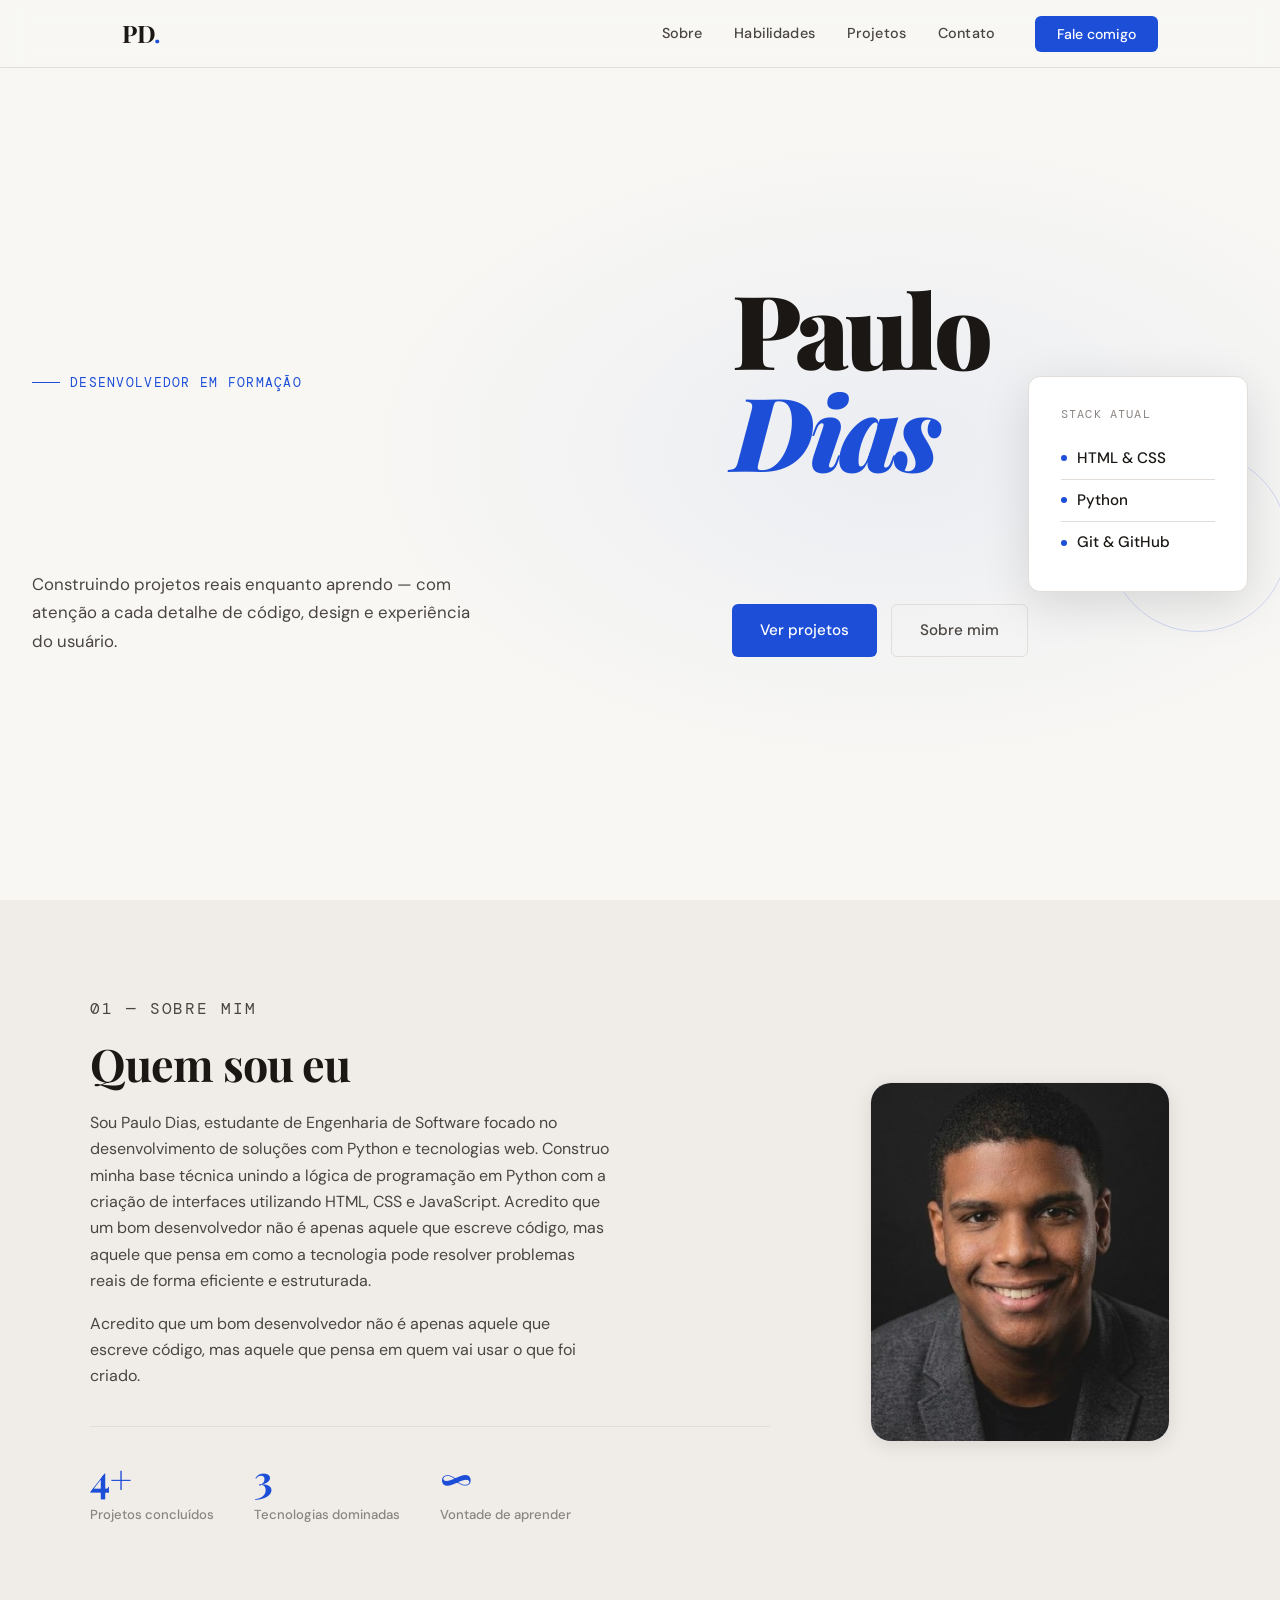
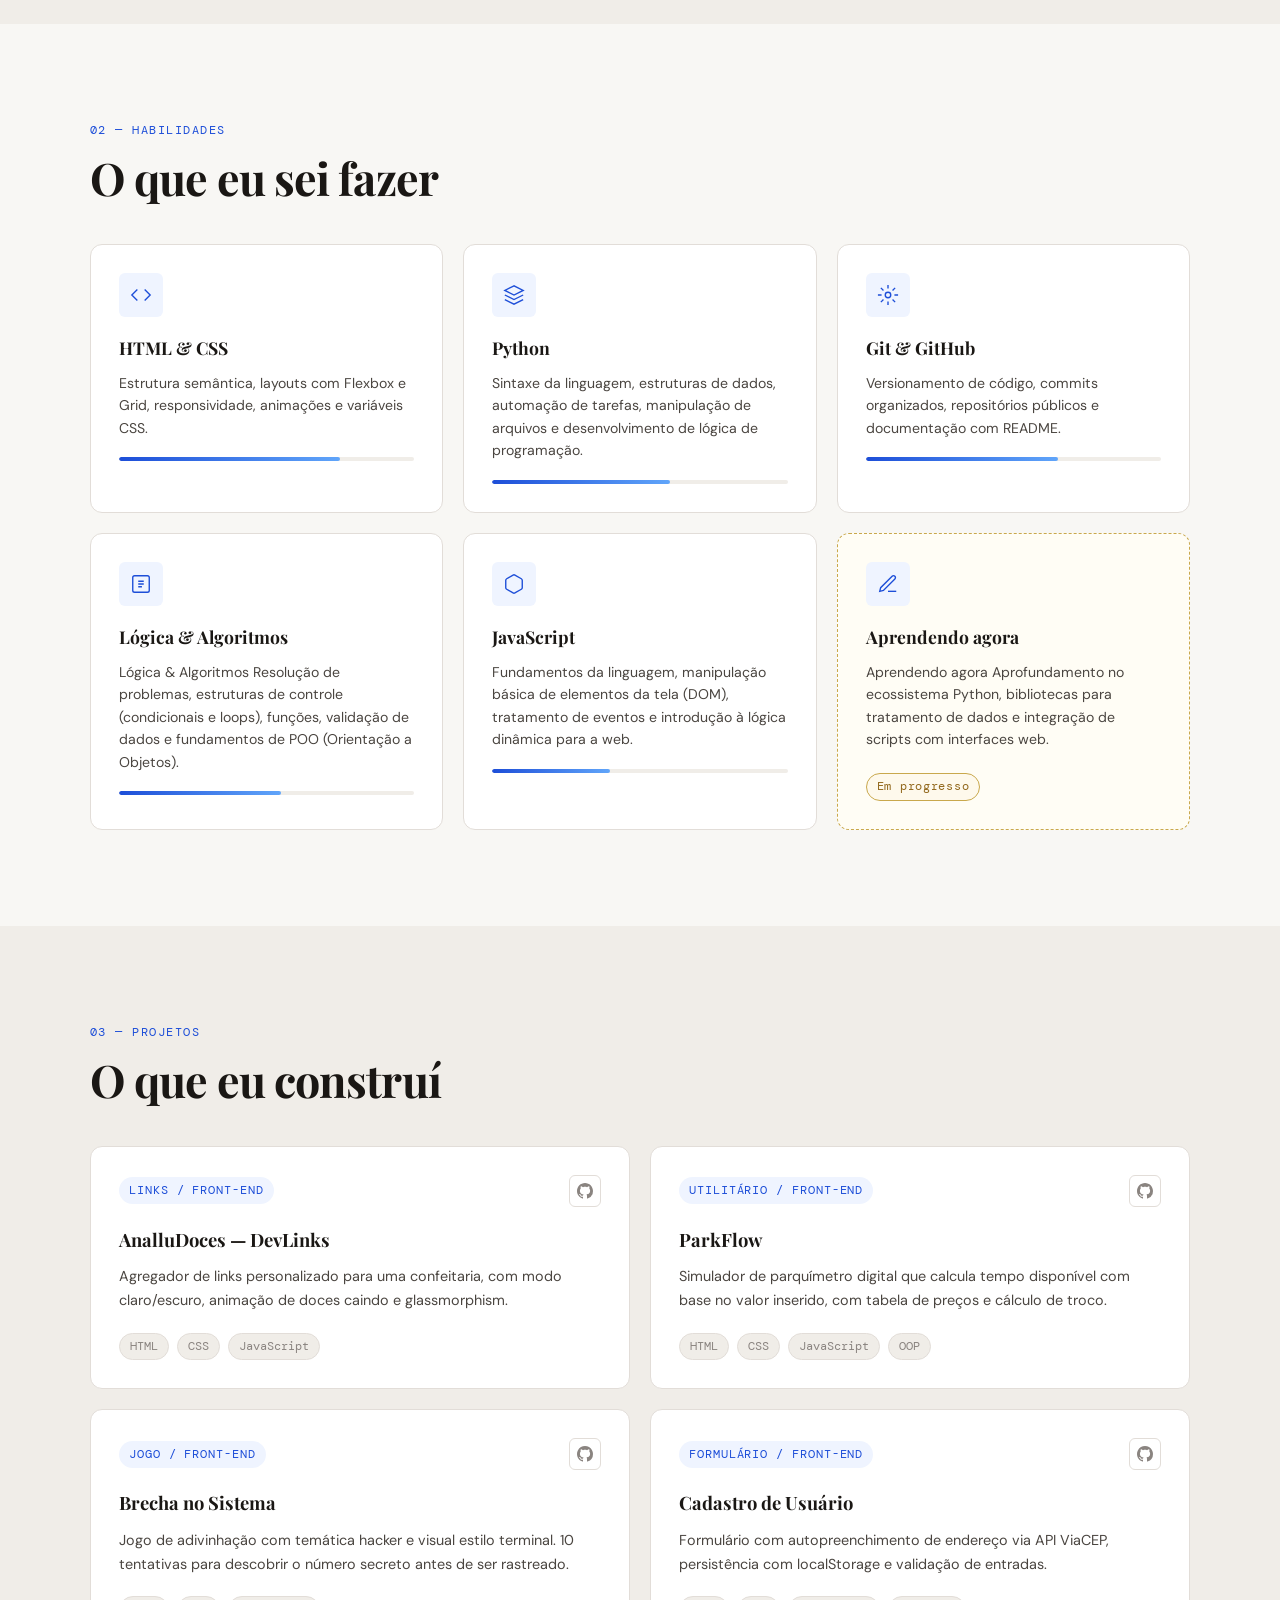
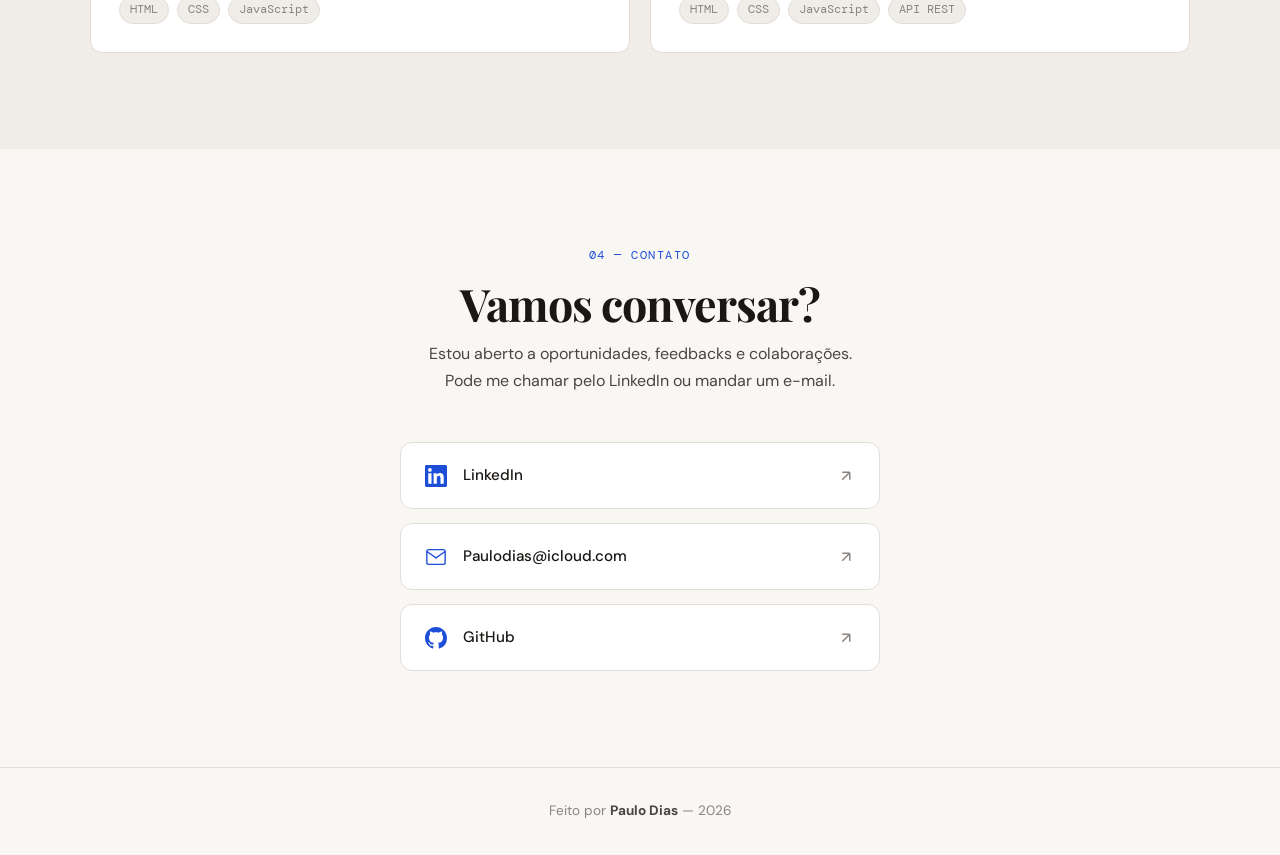
==== index.html @ e05498ad "Ajustando caminho da imagem de perfil" ====
<!DOCTYPE html>
<html lang="pt-br">

<head>
  <meta charset="UTF-8" />
  <meta name="viewport" content="width=device-width, initial-scale=1.0" />
  <title>Paulo Dias — Desenvolvedor</title>
  <link rel="preconnect" href="https://fonts.googleapis.com" />
  <link rel="preconnect" href="https://fonts.gstatic.com" crossorigin />
  <link
    href="https://fonts.googleapis.com/css2?family=Playfair+Display:wght@700;900&family=DM+Sans:wght@300;400;500&family=DM+Mono&display=swap"
    rel="stylesheet" />
  <link rel="stylesheet" href="style.css" />
</head>

<body>

  <!-- NAV -->
  <nav id="navbar">
    <div class="nav-inner">
      <span class="nav-logo">PD<span class="dot">.</span></span>
      <ul class="nav-links">
        <li><a href="#sobre">Sobre</a></li>
        <li><a href="#habilidades">Habilidades</a></li>
        <li><a href="#projetos">Projetos</a></li>
        <li><a href="#contato">Contato</a></li>
      </ul>
      <button class="nav-cta" onclick="document.getElementById('contato').scrollIntoView({behavior:'smooth'})">
        Fale comigo
      </button>
    </div>
  </nav>

  <!-- HERO -->
  <section id="hero">
    <div class="hero-content">
      <p class="hero-tag">Desenvolvedor em formação</p>
      <h1 class="hero-title">
        Paulo<br /><em>Dias</em>
      </h1>
      <p class="hero-sub">
        Construindo projetos reais enquanto aprendo — com atenção
        a cada detalhe de código, design e experiência do usuário.
      </p>
      <div class="hero-actions">
        <a href="#projetos" class="btn-primary">Ver projetos</a>
        <a href="#sobre" class="btn-ghost">Sobre mim</a>
      </div>
    </div>
    <div class="hero-deco">
      <div class="deco-card">
        <span class="deco-label">Stack atual</span>
        <ul class="deco-stack">
          <li>HTML &amp; CSS</li>
          <li>Python</li>
          <li>Git &amp; GitHub</li>
        </ul>
      </div>
      <div class="deco-ring"></div>
    </div>
  </section>

  <!-- SOBRE -->
  <section id="sobre">
    <div class="section-inner two-col">
      <div class="sobre-text">
        <p class="section-label">01 — Sobre mim</p>
        <h2>Quem sou eu</h2>
        <p>
          Sou Paulo Dias, estudante de Engenharia de Software focado no desenvolvimento de soluções com Python e
          tecnologias web. Construo minha base técnica unindo a lógica de programação em Python com a criação de
          interfaces utilizando HTML, CSS e JavaScript.

          Acredito que um bom desenvolvedor não é apenas aquele que escreve código, mas aquele que pensa em como a
          tecnologia pode resolver problemas reais de forma eficiente e estruturada.
        </p>
        <p>
          Acredito que um bom desenvolvedor não é apenas aquele que escreve código, mas aquele que
          pensa em quem vai usar o que foi criado.
        </p>
        <div class="sobre-stats">
          <div class="stat">
            <span class="stat-num">4+</span>
            <span class="stat-desc">Projetos concluídos</span>
          </div>
          <div class="stat">
            <span class="stat-num">3</span>
            <span class="stat-desc">Tecnologias dominadas</span>
          </div>
          <div class="stat">
            <span class="stat-num">∞</span>
            <span class="stat-desc">Vontade de aprender</span>
          </div>
        </div>
      </div>
      <div class="sobre-img-wrap">
        <div class="sobre-img-placeholder">
          <img src="assets/Foto_perfil.jpg" alt="Foto de Paulo Dias">
        </div>
      </div>
    </div>
  </section>

  <!-- HABILIDADES -->
  <section id="habilidades">
    <div class="section-inner">
      <p class="section-label">02 — Habilidades</p>
      <h2>O que eu sei fazer</h2>
      <div class="skills-grid">

        <div class="skill-card">
          <div class="skill-icon">
            <svg viewBox="0 0 24 24" fill="none" stroke="currentColor" stroke-width="1.5">
              <polyline points="16 18 22 12 16 6" />
              <polyline points="8 6 2 12 8 18" />
            </svg>
          </div>
          <h3>HTML &amp; CSS</h3>
          <p>Estrutura semântica, layouts com Flexbox e Grid, responsividade, animações e variáveis CSS.</p>
          <div class="skill-bar">
            <div class="skill-fill" style="--fill: 75%"></div>
          </div>
        </div>

        <div class="skill-card">
          <div class="skill-icon">
            <svg viewBox="0 0 24 24" fill="none" stroke="currentColor" stroke-width="1.5">
              <path d="M12 2L2 7l10 5 10-5-10-5z" />
              <path d="M2 17l10 5 10-5" />
              <path d="M2 12l10 5 10-5" />
            </svg>
          </div>
          <h3>Python</h3>
          <p>Sintaxe da linguagem, estruturas de dados, automação de tarefas, manipulação de arquivos e desenvolvimento
            de lógica de programação.</p>
          <div class="skill-bar">
            <div class="skill-fill" style="--fill: 60%"></div>
          </div>
        </div>

        <div class="skill-card">
          <div class="skill-icon">
            <svg viewBox="0 0 24 24" fill="none" stroke="currentColor" stroke-width="1.5">
              <circle cx="12" cy="12" r="3" />
              <path
                d="M12 1v4M12 19v4M4.22 4.22l2.83 2.83M16.95 16.95l2.83 2.83M1 12h4M19 12h4M4.22 19.78l2.83-2.83M16.95 7.05l2.83-2.83" />
            </svg>
          </div>
          <h3>Git &amp; GitHub</h3>
          <p>Versionamento de código, commits organizados, repositórios públicos e documentação com README.</p>
          <div class="skill-bar">
            <div class="skill-fill" style="--fill: 65%"></div>
          </div>
        </div>

        <div class="skill-card">
          <div class="skill-icon">
            <svg viewBox="0 0 24 24" fill="none" stroke="currentColor" stroke-width="1.5">
              <rect x="3" y="3" width="18" height="18" rx="2" />
              <path d="M9 9h6M9 12h6M9 15h4" />
            </svg>
          </div>
          <h3>Lógica &amp; Algoritmos</h3>
          <p>Lógica & Algoritmos

            Resolução de problemas, estruturas de controle (condicionais e loops), funções, validação de dados e
            fundamentos de POO (Orientação a Objetos).</p>
          <div class="skill-bar">
            <div class="skill-fill" style="--fill: 55%"></div>
          </div>
        </div>

        <div class="skill-card">
          <div class="skill-icon">
            <svg viewBox="0 0 24 24" fill="none" stroke="currentColor" stroke-width="1.5">
              <path
                d="M21 16V8a2 2 0 0 0-1-1.73l-7-4a2 2 0 0 0-2 0l-7 4A2 2 0 0 0 3 8v8a2 2 0 0 0 1 1.73l7 4a2 2 0 0 0 2 0l7-4A2 2 0 0 0 21 16z" />
            </svg>
          </div>
          <h3>JavaScript</h3>
          <p>Fundamentos da linguagem, manipulação básica de elementos da tela (DOM), tratamento de eventos e introdução
            à lógica dinâmica para a web.</p>
          <div class="skill-bar">
            <div class="skill-fill" style="--fill: 40%"></div>
          </div>
        </div>

        <div class="skill-card skill-card--learning">
          <div class="skill-icon">
            <svg viewBox="0 0 24 24" fill="none" stroke="currentColor" stroke-width="1.5">
              <path d="M12 20h9" />
              <path d="M16.5 3.5a2.121 2.121 0 0 1 3 3L7 19l-4 1 1-4L16.5 3.5z" />
            </svg>
          </div>
          <h3>Aprendendo agora</h3>
          <p>Aprendendo agora

            Aprofundamento no ecossistema Python, bibliotecas para tratamento de dados e integração de scripts com
            interfaces web.</p>
          <span class="badge-learning">Em progresso</span>
        </div>

      </div>
    </div>
  </section>

  <!-- PROJETOS -->
  <section id="projetos">
    <div class="section-inner">
      <p class="section-label">03 — Projetos</p>
      <h2>O que eu construí</h2>
      <div class="projects-grid">

        <div class="project-card">
          <div class="project-top">
            <span class="project-tag">Links / Front-end</span>
            <div class="project-links">
              <a href="https://github.com/Bdiaszzz/Projeto-Anallu" target="_blank" title="Ver no GitHub">
                <svg viewBox="0 0 24 24" fill="currentColor">
                  <path
                    d="M12 0C5.37 0 0 5.37 0 12c0 5.31 3.435 9.795 8.205 11.385.6.105.825-.255.825-.57 0-.285-.015-1.23-.015-2.235-3.015.555-3.795-.735-4.035-1.41-.135-.345-.72-1.41-1.23-1.695-.42-.225-1.02-.78-.015-.795.945-.015 1.62.87 1.845 1.23 1.08 1.815 2.805 1.305 3.495.99.105-.78.42-1.305.765-1.605-2.67-.3-5.46-1.335-5.46-5.925 0-1.305.465-2.385 1.23-3.225-.12-.3-.54-1.53.12-3.18 0 0 1.005-.315 3.3 1.23.96-.27 1.98-.405 3-.405s2.04.135 3 .405c2.295-1.56 3.3-1.23 3.3-1.23.66 1.65.24 2.88.12 3.18.765.84 1.23 1.905 1.23 3.225 0 4.605-2.805 5.625-5.475 5.925.435.375.81 1.095.81 2.22 0 1.605-.015 2.895-.015 3.3 0 .315.225.69.825.57A12.02 12.02 0 0 0 24 12c0-6.63-5.37-12-12-12z" />
                </svg>
              </a>
            </div>
          </div>
          <h3>AnalluDoces — DevLinks</h3>
          <p>Agregador de links personalizado para uma confeitaria, com modo claro/escuro, animação de doces caindo e
            glassmorphism.</p>
          <div class="project-techs">
            <span>HTML</span><span>CSS</span><span>JavaScript</span>
          </div>
        </div>

        <div class="project-card">
          <div class="project-top">
            <span class="project-tag">Utilitário / Front-end</span>
            <div class="project-links">
              <a href="https://github.com/Bdiaszzz/POO" target="_blank">
                <svg viewBox="0 0 24 24" fill="currentColor">
                  <path
                    d="M12 0C5.37 0 0 5.37 0 12c0 5.31 3.435 9.795 8.205 11.385.6.105.825-.255.825-.57 0-.285-.015-1.23-.015-2.235-3.015.555-3.795-.735-4.035-1.41-.135-.345-.72-1.41-1.23-1.695-.42-.225-1.02-.78-.015-.795.945-.015 1.62.87 1.845 1.23 1.08 1.815 2.805 1.305 3.495.99.105-.78.42-1.305.765-1.605-2.67-.3-5.46-1.335-5.46-5.925 0-1.305.465-2.385 1.23-3.225-.12-.3-.54-1.53.12-3.18 0 0 1.005-.315 3.3 1.23.96-.27 1.98-.405 3-.405s2.04.135 3 .405c2.295-1.56 3.3-1.23 3.3-1.23.66 1.65.24 2.88.12 3.18.765.84 1.23 1.905 1.23 3.225 0 4.605-2.805 5.625-5.475 5.925.435.375.81 1.095.81 2.22 0 1.605-.015 2.895-.015 3.3 0 .315.225.69.825.57A12.02 12.02 0 0 0 24 12c0-6.63-5.37-12-12-12z" />
                </svg>
              </a>
            </div>
          </div>
          <h3>ParkFlow</h3>
          <p>Simulador de parquímetro digital que calcula tempo disponível com base no valor inserido, com tabela de
            preços e cálculo de troco.</p>
          <div class="project-techs">
            <span>HTML</span><span>CSS</span><span>JavaScript</span><span>OOP</span>
          </div>
        </div>

        <div class="project-card">
          <div class="project-top">
            <span class="project-tag">Jogo / Front-end</span>
            <div class="project-links">
              <a href="https://github.com/Bdiaszzz/Desafio-HackerRank" title="GitHub" target="_blank">
                <svg viewBox="0 0 24 24" fill="currentColor">
                  <path
                    d="M12 0C5.37 0 0 5.37 0 12c0 5.31 3.435 9.795 8.205 11.385.6.105.825-.255.825-.57 0-.285-.015-1.23-.015-2.235-3.015.555-3.795-.735-4.035-1.41-.135-.345-.72-1.41-1.23-1.695-.42-.225-1.02-.78-.015-.795.945-.015 1.62.87 1.845 1.23 1.08 1.815 2.805 1.305 3.495.99.105-.78.42-1.305.765-1.605-2.67-.3-5.46-1.335-5.46-5.925 0-1.305.465-2.385 1.23-3.225-.12-.3-.54-1.53.12-3.18 0 0 1.005-.315 3.3 1.23.96-.27 1.98-.405 3-.405s2.04.135 3 .405c2.295-1.56 3.3-1.23 3.3-1.23.66 1.65.24 2.88.12 3.18.765.84 1.23 1.905 1.23 3.225 0 4.605-2.805 5.625-5.475 5.925.435.375.81 1.095.81 2.22 0 1.605-.015 2.895-.015 3.3 0 .315.225.69.825.57A12.02 12.02 0 0 0 24 12c0-6.63-5.37-12-12-12z" />
                </svg>
              </a>
            </div>
          </div>
          <h3>Brecha no Sistema</h3>
          <p>Jogo de adivinhação com temática hacker e visual estilo terminal. 10 tentativas para descobrir o número
            secreto antes de ser rastreado.</p>
          <div class="project-techs">
            <span>HTML</span><span>CSS</span><span>JavaScript</span>
          </div>
        </div>

        <div class="project-card">
          <div class="project-top">
            <span class="project-tag">Formulário / Front-end</span>
            <div class="project-links">
              <a href="https://github.com/Bdiaszzz/WebAPIs" title="GitHub" target="_blank">
                <svg viewBox="0 0 24 24" fill="currentColor">
                  <path
                    d="M12 0C5.37 0 0 5.37 0 12c0 5.31 3.435 9.795 8.205 11.385.6.105.825-.255.825-.57 0-.285-.015-1.23-.015-2.235-3.015.555-3.795-.735-4.035-1.41-.135-.345-.72-1.41-1.23-1.695-.42-.225-1.02-.78-.015-.795.945-.015 1.62.87 1.845 1.23 1.08 1.815 2.805 1.305 3.495.99.105-.78.42-1.305.765-1.605-2.67-.3-5.46-1.335-5.46-5.925 0-1.305.465-2.385 1.23-3.225-.12-.3-.54-1.53.12-3.18 0 0 1.005-.315 3.3 1.23.96-.27 1.98-.405 3-.405s2.04.135 3 .405c2.295-1.56 3.3-1.23 3.3-1.23.66 1.65.24 2.88.12 3.18.765.84 1.23 1.905 1.23 3.225 0 4.605-2.805 5.625-5.475 5.925.435.375.81 1.095.81 2.22 0 1.605-.015 2.895-.015 3.3 0 .315.225.69.825.57A12.02 12.02 0 0 0 24 12c0-6.63-5.37-12-12-12z" />
                </svg>
              </a>
            </div>
          </div>
          <h3>Cadastro de Usuário</h3>
          <p>Formulário com autopreenchimento de endereço via API ViaCEP, persistência com localStorage e validação de
            entradas.</p>
          <div class="project-techs">
            <span>HTML</span><span>CSS</span><span>JavaScript</span><span>API REST</span>
          </div>
        </div>

      </div>
    </div>
  </section>

  <!-- CONTATO -->
  <section id="contato">
    <div class="section-inner contato-inner">
      <p class="section-label">04 — Contato</p>
      <h2>Vamos conversar?</h2>
      <p class="contato-sub">
        Estou aberto a oportunidades, feedbacks e colaborações.
        Pode me chamar pelo LinkedIn ou mandar um e-mail.
      </p>
      <div class="contato-links">
        <a href="https://www.linkedin.com/in/paulo-dias-engsoftware/" target="_blank" class="contato-card">
          <svg viewBox="0 0 24 24" fill="currentColor">
            <path
              d="M20.447 20.452h-3.554v-5.569c0-1.328-.027-3.037-1.852-3.037-1.853 0-2.136 1.445-2.136 2.939v5.667H9.351V9h3.414v1.561h.046c.477-.9 1.637-1.85 3.37-1.85 3.601 0 4.267 2.37 4.267 5.455v6.286zM5.337 7.433a2.062 2.062 0 0 1-2.063-2.065 2.064 2.064 0 1 1 2.063 2.065zm1.782 13.019H3.555V9h3.564v11.452zM22.225 0H1.771C.792 0 0 .774 0 1.729v20.542C0 23.227.792 24 1.771 24h20.451C23.2 24 24 23.227 24 22.271V1.729C24 .774 23.2 0 22.222 0h.003z" />
          </svg>
          <span>LinkedIn</span>
          <svg class="arrow" viewBox="0 0 24 24" fill="none" stroke="currentColor" stroke-width="2">
            <path d="M7 17L17 7M17 7H7M17 7v10" />
          </svg>
        </a>
        <a href="mailto:seuemail@email.com" class="contato-card">
          <svg viewBox="0 0 24 24" fill="none" stroke="currentColor" stroke-width="1.5">
            <path d="M4 4h16c1.1 0 2 .9 2 2v12c0 1.1-.9 2-2 2H4c-1.1 0-2-.9-2-2V6c0-1.1.9-2 2-2z" />
            <polyline points="22,6 12,13 2,6" />
          </svg>
          <span>Paulodias@icloud.com</span>
          <svg class="arrow" viewBox="0 0 24 24" fill="none" stroke="currentColor" stroke-width="2">
            <path d="M7 17L17 7M17 7H7M17 7v10" />
          </svg>
        </a>
        <a href="https://github.com/Bdiaszzz" target="_blank" class="contato-card">
          <svg viewBox="0 0 24 24" fill="currentColor">
            <path
              d="M12 0C5.37 0 0 5.37 0 12c0 5.31 3.435 9.795 8.205 11.385.6.105.825-.255.825-.57 0-.285-.015-1.23-.015-2.235-3.015.555-3.795-.735-4.035-1.41-.135-.345-.72-1.41-1.23-1.695-.42-.225-1.02-.78-.015-.795.945-.015 1.62.87 1.845 1.23 1.08 1.815 2.805 1.305 3.495.99.105-.78.42-1.305.765-1.605-2.67-.3-5.46-1.335-5.46-5.925 0-1.305.465-2.385 1.23-3.225-.12-.3-.54-1.53.12-3.18 0 0 1.005-.315 3.3 1.23.96-.27 1.98-.405 3-.405s2.04.135 3 .405c2.295-1.56 3.3-1.23 3.3-1.23.66 1.65.24 2.88.12 3.18.765.84 1.23 1.905 1.23 3.225 0 4.605-2.805 5.625-5.475 5.925.435.375.81 1.095.81 2.22 0 1.605-.015 2.895-.015 3.3 0 .315.225.69.825.57A12.02 12.02 0 0 0 24 12c0-6.63-5.37-12-12-12z" />
          </svg>
          <span>GitHub</span>
          <svg class="arrow" viewBox="0 0 24 24" fill="none" stroke="currentColor" stroke-width="2">
            <path d="M7 17L17 7M17 7H7M17 7v10" />
          </svg>
        </a>
      </div>
    </div>
  </section>

  <!-- FOOTER -->
  <footer>
    <p>Feito por <strong>Paulo Dias</strong> &mdash; 2026</p>
  </footer>

  <script src="script.js"></script>
</body>

</html>
---- style.css ----
/* ================================
   TOKENS
================================ */
:root {
  --bg:          #f8f7f4;
  --bg-alt:      #f0ede8;
  --surface:     #ffffff;
  --border:      #e2ddd8;
  --text-1:      #1a1714;
  --text-2:      #4a4540;
  --text-3:      #8a8480;
  --accent:      #1d4ed8;
  --accent-lt:   #eff4ff;
  --accent-hover:#1e40af;
  --gold:        #c9a84c;
  --radius-sm:   6px;
  --radius-md:   12px;
  --radius-lg:   20px;
  --shadow-sm:   0 1px 3px rgba(0,0,0,.07);
  --shadow-md:   0 4px 20px rgba(0,0,0,.09);
  --shadow-lg:   0 12px 48px rgba(0,0,0,.12);
  --nav-h:       68px;
  --max-w:       1100px;
}

/* ================================
   RESET
================================ */
*, *::before, *::after { margin:0; padding:0; box-sizing:border-box; }
html { scroll-behavior: smooth; font-size: 16px; }
body {
  font-family: 'DM Sans', sans-serif;
  background: var(--bg);
  color: var(--text-1);
  line-height: 1.65;
  -webkit-font-smoothing: antialiased;
}
img { display:block; max-width:100%; }
a { text-decoration: none; color: inherit; }
ul { list-style: none; }

/* ================================
   NAV
================================ */
#navbar {
  position: fixed;
  top: 0; left: 0; right: 0;
  height: var(--nav-h);
  background: rgba(248,247,244,.88);
  backdrop-filter: blur(14px);
  -webkit-backdrop-filter: blur(14px);
  border-bottom: 1px solid var(--border);
  z-index: 100;
  transition: box-shadow .3s;
}
#navbar.scrolled { box-shadow: var(--shadow-md); }
.nav-inner {
  max-width: var(--max-w);
  margin: 0 auto;
  padding: 0 32px;
  height: 100%;
  display: flex;
  align-items: center;
  gap: 40px;
}
.nav-logo {
  font-family: 'Playfair Display', serif;
  font-size: 1.5rem;
  font-weight: 700;
  letter-spacing: -.02em;
  color: var(--text-1);
  margin-right: auto;
}
.nav-logo .dot { color: var(--accent); }
.nav-links {
  display: flex;
  gap: 32px;
}
.nav-links a {
  font-size: .9rem;
  font-weight: 500;
  color: var(--text-2);
  letter-spacing: .01em;
  transition: color .2s;
  position: relative;
}
.nav-links a::after {
  content: '';
  position: absolute;
  bottom: -3px; left: 0;
  width: 0; height: 2px;
  background: var(--accent);
  transition: width .25s;
}
.nav-links a:hover { color: var(--accent); }
.nav-links a:hover::after { width: 100%; }
.nav-cta {
  padding: 9px 22px;
  background: var(--accent);
  color: #fff;
  border: none;
  border-radius: var(--radius-sm);
  font-family: 'DM Sans', sans-serif;
  font-size: .88rem;
  font-weight: 500;
  cursor: pointer;
  transition: background .2s, transform .15s;
}
.nav-cta:hover { background: var(--accent-hover); transform: translateY(-1px); }

/* ================================
   SECTION COMMON
================================ */
section { padding: 96px 32px; }
.section-inner {
  max-width: var(--max-w);
  margin: 0 auto;
}
.section-label {
  font-family: 'DM Mono', monospace;
  font-size: .78rem;
  color: var(--accent);
  letter-spacing: .12em;
  text-transform: uppercase;
  margin-bottom: 12px;
}
h2 {
  font-family: 'Playfair Display', serif;
  font-size: clamp(2rem, 4vw, 2.8rem);
  font-weight: 700;
  line-height: 1.15;
  letter-spacing: -.02em;
  color: var(--text-1);
  margin-bottom: 40px;
}

/* ================================
   HERO
================================ */
#hero {
  min-height: 100vh;
  padding-top: calc(var(--nav-h) + 80px);
  padding-bottom: 80px;
  padding-left: 32px;
  padding-right: 32px;
  display: flex;
  align-items: center;
  background:
    radial-gradient(ellipse 60% 50% at 70% 50%, rgba(29,78,216,.06) 0%, transparent 70%),
    var(--bg);
}
.hero-content {
  max-width: var(--max-w);
  margin: 0 auto;
  display: grid;
  grid-template-columns: 1fr auto;
  gap: 64px;
  align-items: center;
  width: 100%;
}
.hero-tag {
  font-family: 'DM Mono', monospace;
  font-size: .8rem;
  color: var(--accent);
  letter-spacing: .1em;
  text-transform: uppercase;
  margin-bottom: 18px;
  display: flex;
  align-items: center;
  gap: 10px;
}
.hero-tag::before {
  content: '';
  display: inline-block;
  width: 28px; height: 1px;
  background: var(--accent);
}
.hero-title {
  font-family: 'Playfair Display', serif;
  font-size: clamp(3.5rem, 8vw, 6.5rem);
  font-weight: 900;
  line-height: 1;
  letter-spacing: -.04em;
  color: var(--text-1);
  margin-bottom: 24px;
}
.hero-title em {
  font-style: italic;
  color: var(--accent);
}
.hero-sub {
  font-size: 1.05rem;
  color: var(--text-2);
  max-width: 440px;
  line-height: 1.7;
  margin-bottom: 36px;
}
.hero-actions { display: flex; gap: 14px; flex-wrap: wrap; }
.btn-primary {
  display: inline-flex;
  align-items: center;
  padding: 13px 28px;
  background: var(--accent);
  color: #fff;
  border-radius: var(--radius-sm);
  font-weight: 500;
  font-size: .95rem;
  transition: background .2s, transform .15s, box-shadow .2s;
}
.btn-primary:hover {
  background: var(--accent-hover);
  transform: translateY(-2px);
  box-shadow: 0 8px 24px rgba(29,78,216,.25);
}
.btn-ghost {
  display: inline-flex;
  align-items: center;
  padding: 13px 28px;
  border: 1.5px solid var(--border);
  color: var(--text-2);
  border-radius: var(--radius-sm);
  font-weight: 500;
  font-size: .95rem;
  transition: border-color .2s, color .2s, transform .15s;
}
.btn-ghost:hover {
  border-color: var(--accent);
  color: var(--accent);
  transform: translateY(-2px);
}
/* Deco card */
.hero-deco { position: relative; flex-shrink: 0; }
.deco-card {
  background: var(--surface);
  border: 1px solid var(--border);
  border-radius: var(--radius-md);
  padding: 28px 32px;
  box-shadow: var(--shadow-lg);
  position: relative;
  z-index: 1;
  min-width: 220px;
}
.deco-label {
  font-family: 'DM Mono', monospace;
  font-size: .72rem;
  letter-spacing: .1em;
  text-transform: uppercase;
  color: var(--text-3);
  display: block;
  margin-bottom: 14px;
}
.deco-stack li {
  font-size: .95rem;
  font-weight: 500;
  color: var(--text-1);
  padding: 8px 0;
  border-bottom: 1px solid var(--border);
  display: flex;
  align-items: center;
  gap: 10px;
}
.deco-stack li:last-child { border-bottom: none; }
.deco-stack li::before {
  content: '';
  width: 6px; height: 6px;
  background: var(--accent);
  border-radius: 50%;
  flex-shrink: 0;
}
.deco-ring {
  position: absolute;
  width: 180px; height: 180px;
  border-radius: 50%;
  border: 1px solid rgba(29,78,216,.18);
  bottom: -40px; right: -40px;
  z-index: 0;
}

/* ================================
   SOBRE
================================ */
#sobre { background: var(--bg-alt); }
.two-col {
  display: grid;
  grid-template-columns: 1fr 340px;
  gap: 80px;
  align-items: center;
}
.sobre-text h2 { margin-bottom: 20px; }
.sobre-text p {
  color: var(--text-2);
  font-size: 1rem;
  margin-bottom: 16px;
  max-width: 520px;
}
.sobre-stats {
  display: flex;
  gap: 40px;
  margin-top: 36px;
  padding-top: 32px;
  border-top: 1px solid var(--border);
}
.stat-num {
  display: block;
  font-family: 'Playfair Display', serif;
  font-size: 2.4rem;
  font-weight: 700;
  color: var(--accent);
  line-height: 1;
  margin-bottom: 4px;
}
.stat-desc {
  font-size: .82rem;
  color: var(--text-3);
  font-weight: 500;
}
.sobre-img-wrap { display: flex; justify-content: center; }
.sobre-img-placeholder {
  width: 300px; height: 360px;
  border-radius: var(--radius-lg);
  background: linear-gradient(135deg, var(--accent-lt), #dbeafe);
  border: 1px solid var(--border);
  display: flex;
  align-items: center;
  justify-content: center;
  color: var(--accent);
  font-size: .85rem;
  font-family: 'DM Mono', monospace;
  letter-spacing: .05em;
  box-shadow: var(--shadow-md);
}
/* Quando tiver foto: */
.sobre-img-placeholder img {
  width: 100%; height: 100%;
  object-fit: cover;
  border-radius: var(--radius-lg);
}

/* ================================
   HABILIDADES
================================ */
#habilidades { background: var(--bg); }
.skills-grid {
  display: grid;
  grid-template-columns: repeat(3, 1fr);
  gap: 20px;
}
.skill-card {
  background: var(--surface);
  border: 1px solid var(--border);
  border-radius: var(--radius-md);
  padding: 28px;
  transition: transform .25s, box-shadow .25s;
  position: relative;
}
.skill-card:hover {
  transform: translateY(-4px);
  box-shadow: var(--shadow-lg);
}
.skill-icon {
  width: 44px; height: 44px;
  background: var(--accent-lt);
  border-radius: var(--radius-sm);
  display: flex;
  align-items: center;
  justify-content: center;
  margin-bottom: 16px;
}
.skill-icon svg {
  width: 22px; height: 22px;
  color: var(--accent);
  stroke: var(--accent);
}
.skill-card h3 {
  font-family: 'Playfair Display', serif;
  font-size: 1.1rem;
  font-weight: 700;
  color: var(--text-1);
  margin-bottom: 10px;
}
.skill-card p {
  font-size: .88rem;
  color: var(--text-2);
  line-height: 1.6;
  margin-bottom: 18px;
}
.skill-bar {
  height: 4px;
  background: var(--bg-alt);
  border-radius: 99px;
  overflow: hidden;
}
.skill-fill {
  height: 100%;
  width: var(--fill);
  background: linear-gradient(90deg, var(--accent), #60a5fa);
  border-radius: 99px;
  animation: grow .9s ease forwards;
  transform-origin: left;
}
@keyframes grow {
  from { width: 0; }
  to   { width: var(--fill); }
}
.skill-card--learning {
  border-style: dashed;
  border-color: var(--gold);
  background: #fffdf5;
}
.badge-learning {
  display: inline-block;
  margin-top: 4px;
  padding: 3px 10px;
  background: #fef9ec;
  border: 1px solid var(--gold);
  border-radius: 99px;
  font-size: .75rem;
  font-family: 'DM Mono', monospace;
  color: #92681c;
  letter-spacing: .06em;
}

/* ================================
   PROJETOS
================================ */
#projetos { background: var(--bg-alt); }
.projects-grid {
  display: grid;
  grid-template-columns: repeat(2, 1fr);
  gap: 20px;
}
.project-card {
  background: var(--surface);
  border: 1px solid var(--border);
  border-radius: var(--radius-md);
  padding: 28px;
  transition: transform .25s, box-shadow .25s;
  display: flex;
  flex-direction: column;
}
.project-card:hover {
  transform: translateY(-4px);
  box-shadow: var(--shadow-lg);
}
.project-top {
  display: flex;
  justify-content: space-between;
  align-items: center;
  margin-bottom: 18px;
}
.project-tag {
  font-family: 'DM Mono', monospace;
  font-size: .72rem;
  letter-spacing: .08em;
  text-transform: uppercase;
  color: var(--accent);
  background: var(--accent-lt);
  padding: 4px 10px;
  border-radius: 99px;
}
.project-links { display: flex; gap: 10px; }
.project-links a {
  width: 32px; height: 32px;
  display: flex;
  align-items: center;
  justify-content: center;
  border: 1px solid var(--border);
  border-radius: var(--radius-sm);
  color: var(--text-3);
  transition: color .2s, border-color .2s;
}
.project-links a svg { width: 16px; height: 16px; }
.project-links a:hover { color: var(--text-1); border-color: var(--text-1); }
.project-card h3 {
  font-family: 'Playfair Display', serif;
  font-size: 1.15rem;
  font-weight: 700;
  color: var(--text-1);
  margin-bottom: 10px;
}
.project-card p {
  font-size: .9rem;
  color: var(--text-2);
  line-height: 1.65;
  flex: 1;
  margin-bottom: 20px;
}
.project-techs {
  display: flex;
  gap: 8px;
  flex-wrap: wrap;
}
.project-techs span {
  font-size: .75rem;
  font-family: 'DM Mono', monospace;
  color: var(--text-3);
  background: var(--bg-alt);
  border: 1px solid var(--border);
  padding: 3px 10px;
  border-radius: 99px;
}

/* ================================
   CONTATO
================================ */
#contato { background: var(--bg); }
.contato-inner { text-align: center; }
.contato-inner h2 { margin-bottom: 12px; }
.contato-sub {
  font-size: 1rem;
  color: var(--text-2);
  max-width: 460px;
  margin: 0 auto 48px;
}
.contato-links {
  display: flex;
  flex-direction: column;
  gap: 14px;
  max-width: 480px;
  margin: 0 auto;
}
.contato-card {
  display: flex;
  align-items: center;
  gap: 16px;
  padding: 20px 24px;
  background: var(--surface);
  border: 1px solid var(--border);
  border-radius: var(--radius-md);
  color: var(--text-1);
  font-weight: 500;
  font-size: .95rem;
  transition: border-color .2s, transform .2s, box-shadow .2s;
}
.contato-card:hover {
  border-color: var(--accent);
  transform: translateX(4px);
  box-shadow: var(--shadow-md);
}
.contato-card svg:first-child { width: 22px; height: 22px; flex-shrink: 0; color: var(--accent); }
.contato-card span { flex: 1; text-align: left; }
.contato-card .arrow { width: 18px; height: 18px; color: var(--text-3); transition: color .2s; }
.contato-card:hover .arrow { color: var(--accent); }

/* ================================
   FOOTER
================================ */
footer {
  text-align: center;
  padding: 32px;
  border-top: 1px solid var(--border);
  font-size: .85rem;
  color: var(--text-3);
  background: var(--bg);
}
footer strong { color: var(--text-2); }

/* ================================
   ANIMAÇÕES DE ENTRADA
================================ */
.fade-in {
  opacity: 0;
  transform: translateY(24px);
  transition: opacity .7s ease, transform .7s ease;
}
.fade-in.visible {
  opacity: 1;
  transform: translateY(0);
}

/* ================================
   RESPONSIVO
================================ */
@media (max-width: 900px) {
  .hero-content { grid-template-columns: 1fr; gap: 48px; }
  .hero-deco { display: none; }
  .two-col { grid-template-columns: 1fr; }
  .sobre-img-wrap { display: none; }
  .skills-grid { grid-template-columns: repeat(2, 1fr); }
  .projects-grid { grid-template-columns: 1fr; }
  .nav-links { display: none; }
}
@media (max-width: 540px) {
  section { padding: 72px 20px; }
  .skills-grid { grid-template-columns: 1fr; }
  .sobre-stats { flex-direction: column; gap: 20px; }
  .nav-inner { padding: 0 20px; }
}
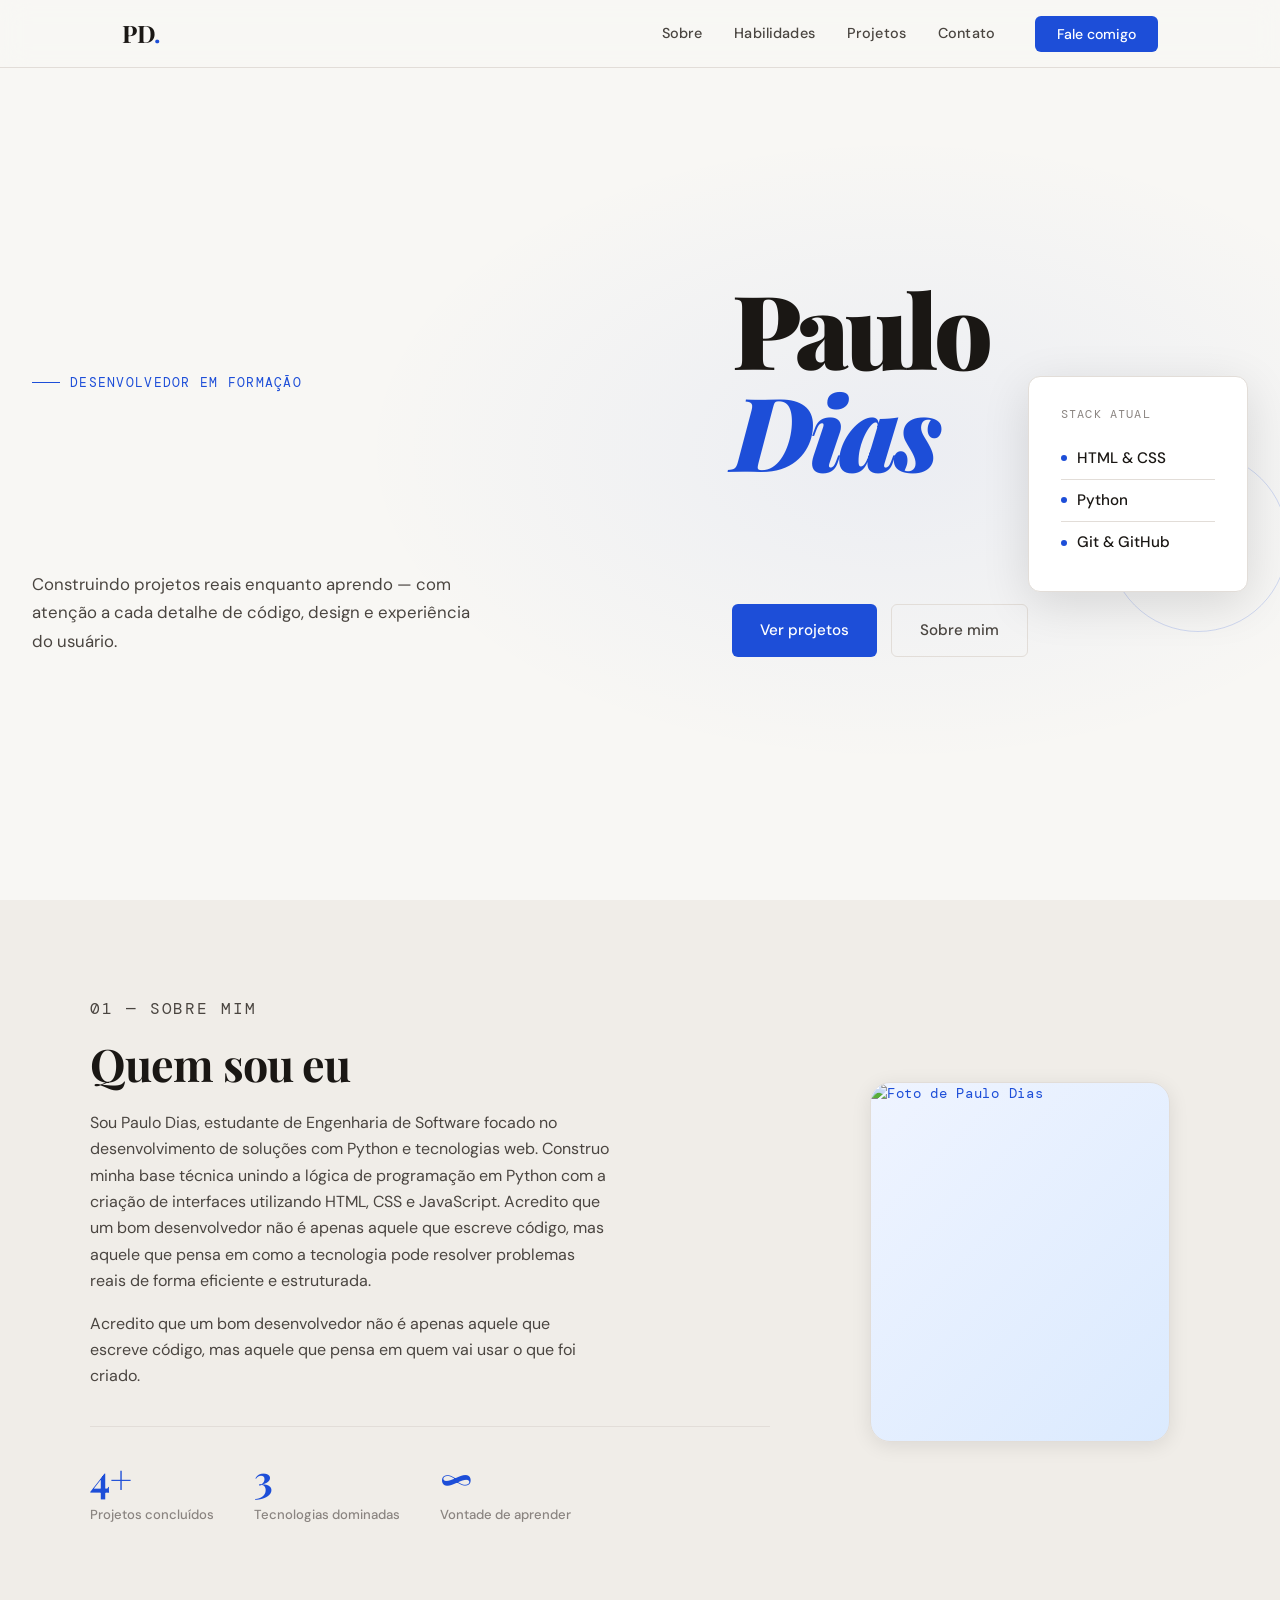
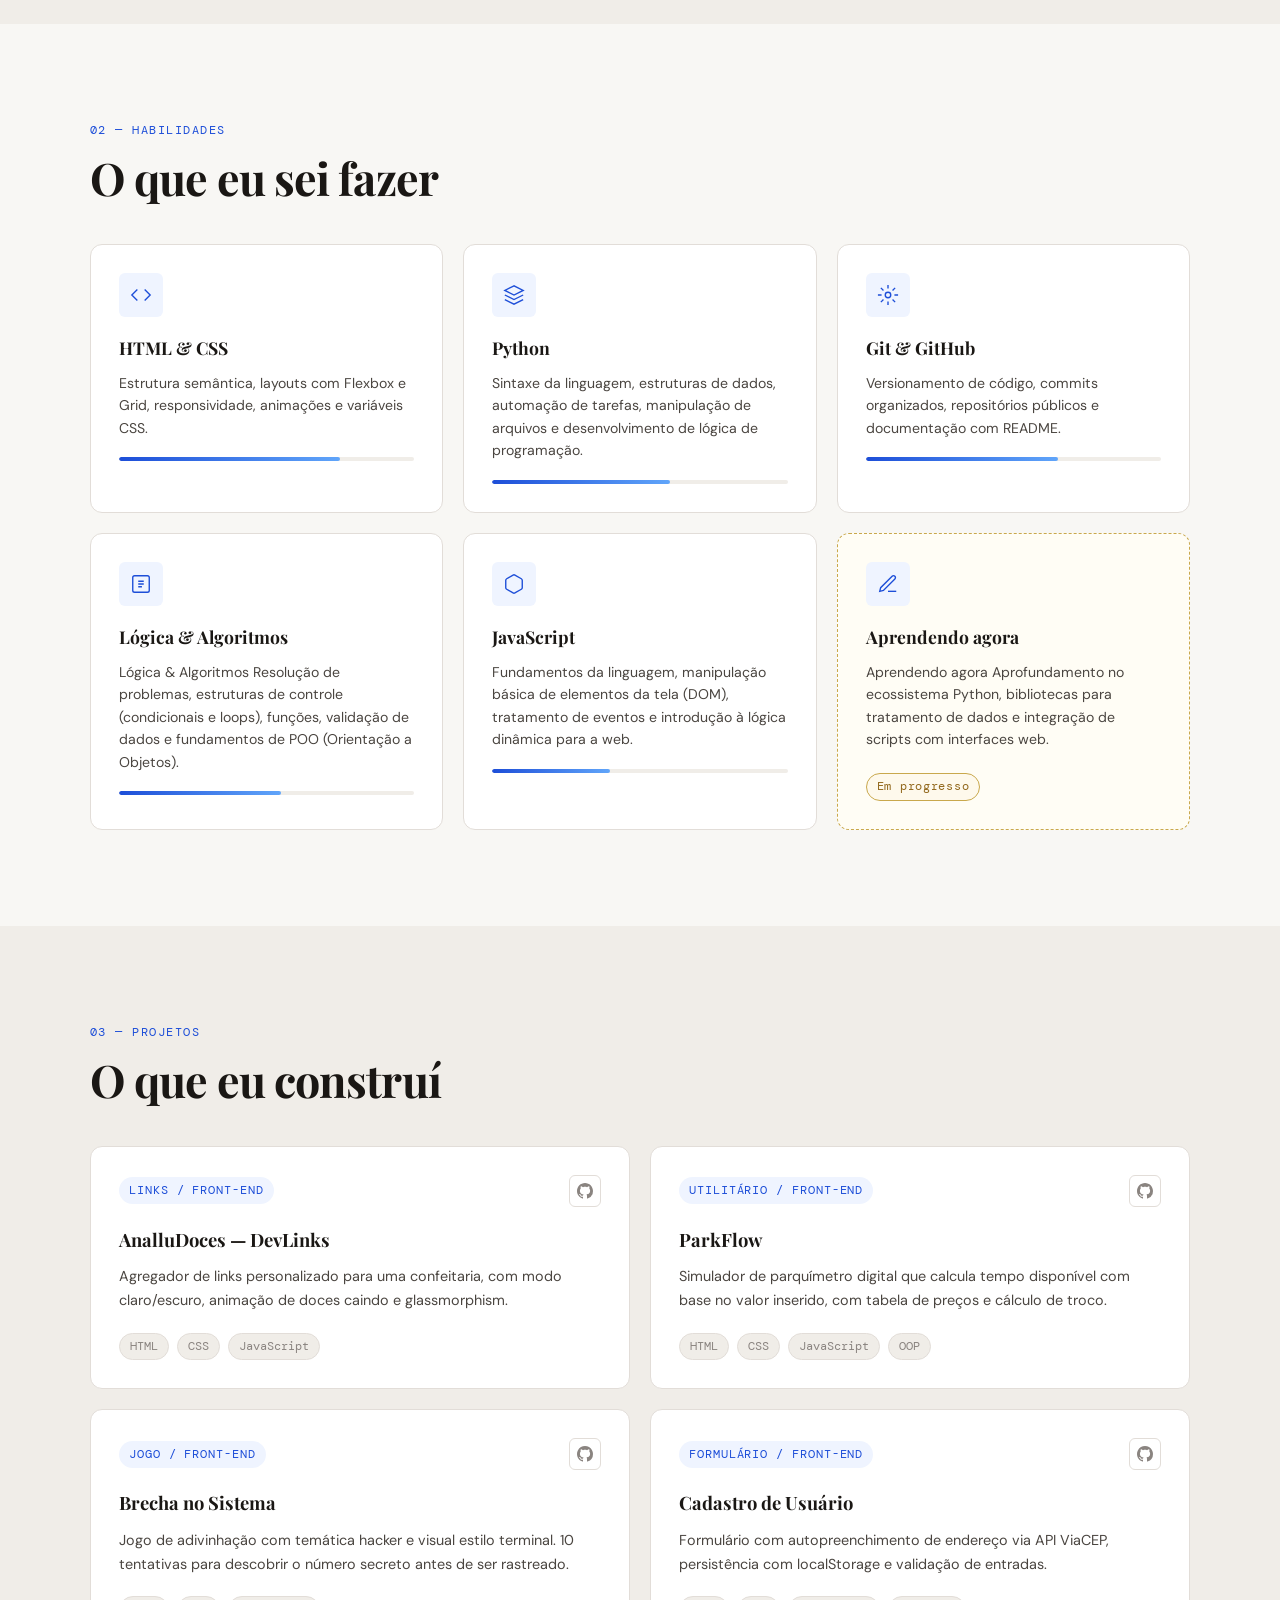
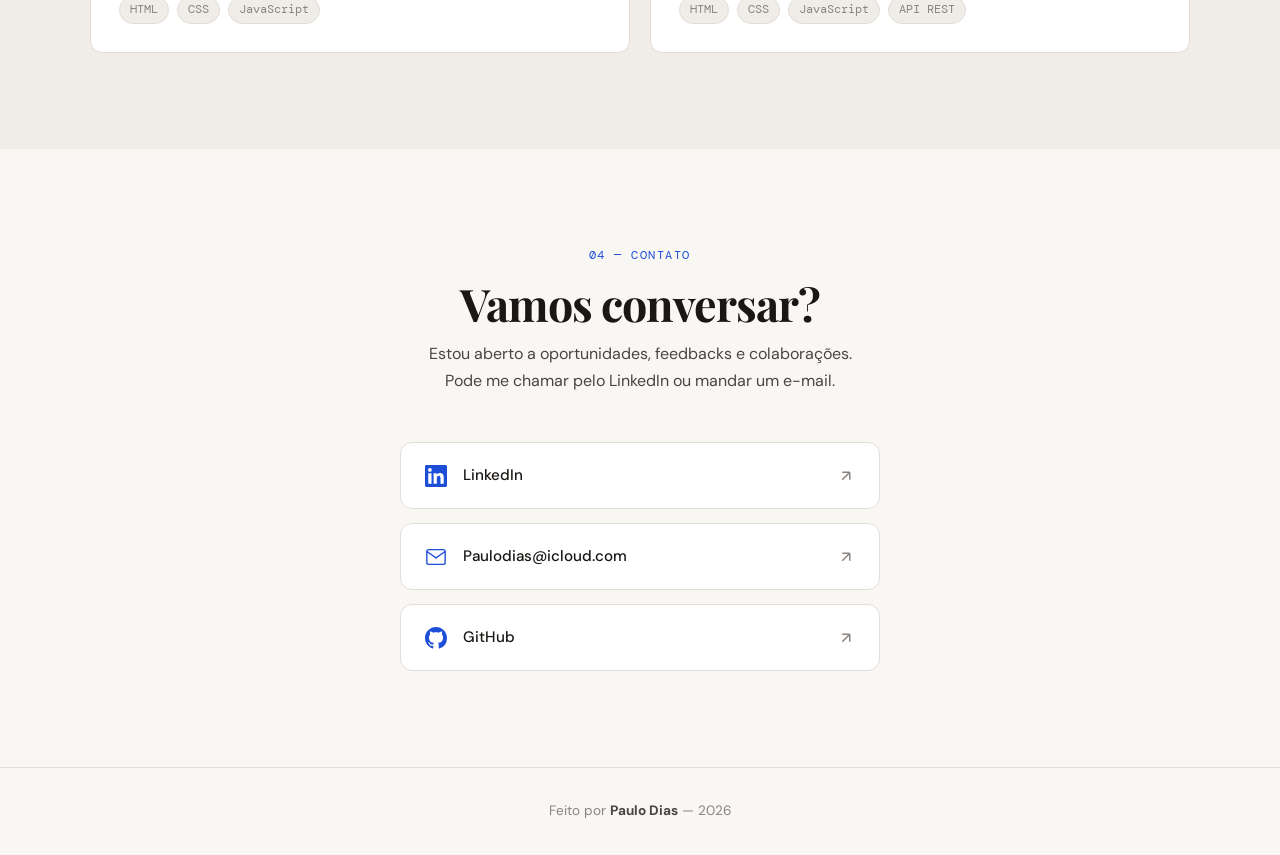
==== commit 3a225a50: "corrige capitalização do nome do arquivo da imagem de perfil" ====
--- a/index.html
+++ b/index.html
@@ -95,7 +95,7 @@
       </div>
       <div class="sobre-img-wrap">
         <div class="sobre-img-placeholder">
-          <img src="assets/Foto_perfil.jpg" alt="Foto de Paulo Dias">
+          <img src="./assets/Foto_perfil.JPG" alt="Foto de Paulo Dias">
         </div>
       </div>
     </div>
@@ -315,7 +315,7 @@
             <path d="M7 17L17 7M17 7H7M17 7v10" />
           </svg>
         </a>
-        <a href="mailto:seuemail@email.com" class="contato-card">
+        <a href="mailto:Paulodias@icloud.com" class="contato-card">
           <svg viewBox="0 0 24 24" fill="none" stroke="currentColor" stroke-width="1.5">
             <path d="M4 4h16c1.1 0 2 .9 2 2v12c0 1.1-.9 2-2 2H4c-1.1 0-2-.9-2-2V6c0-1.1.9-2 2-2z" />
             <polyline points="22,6 12,13 2,6" />
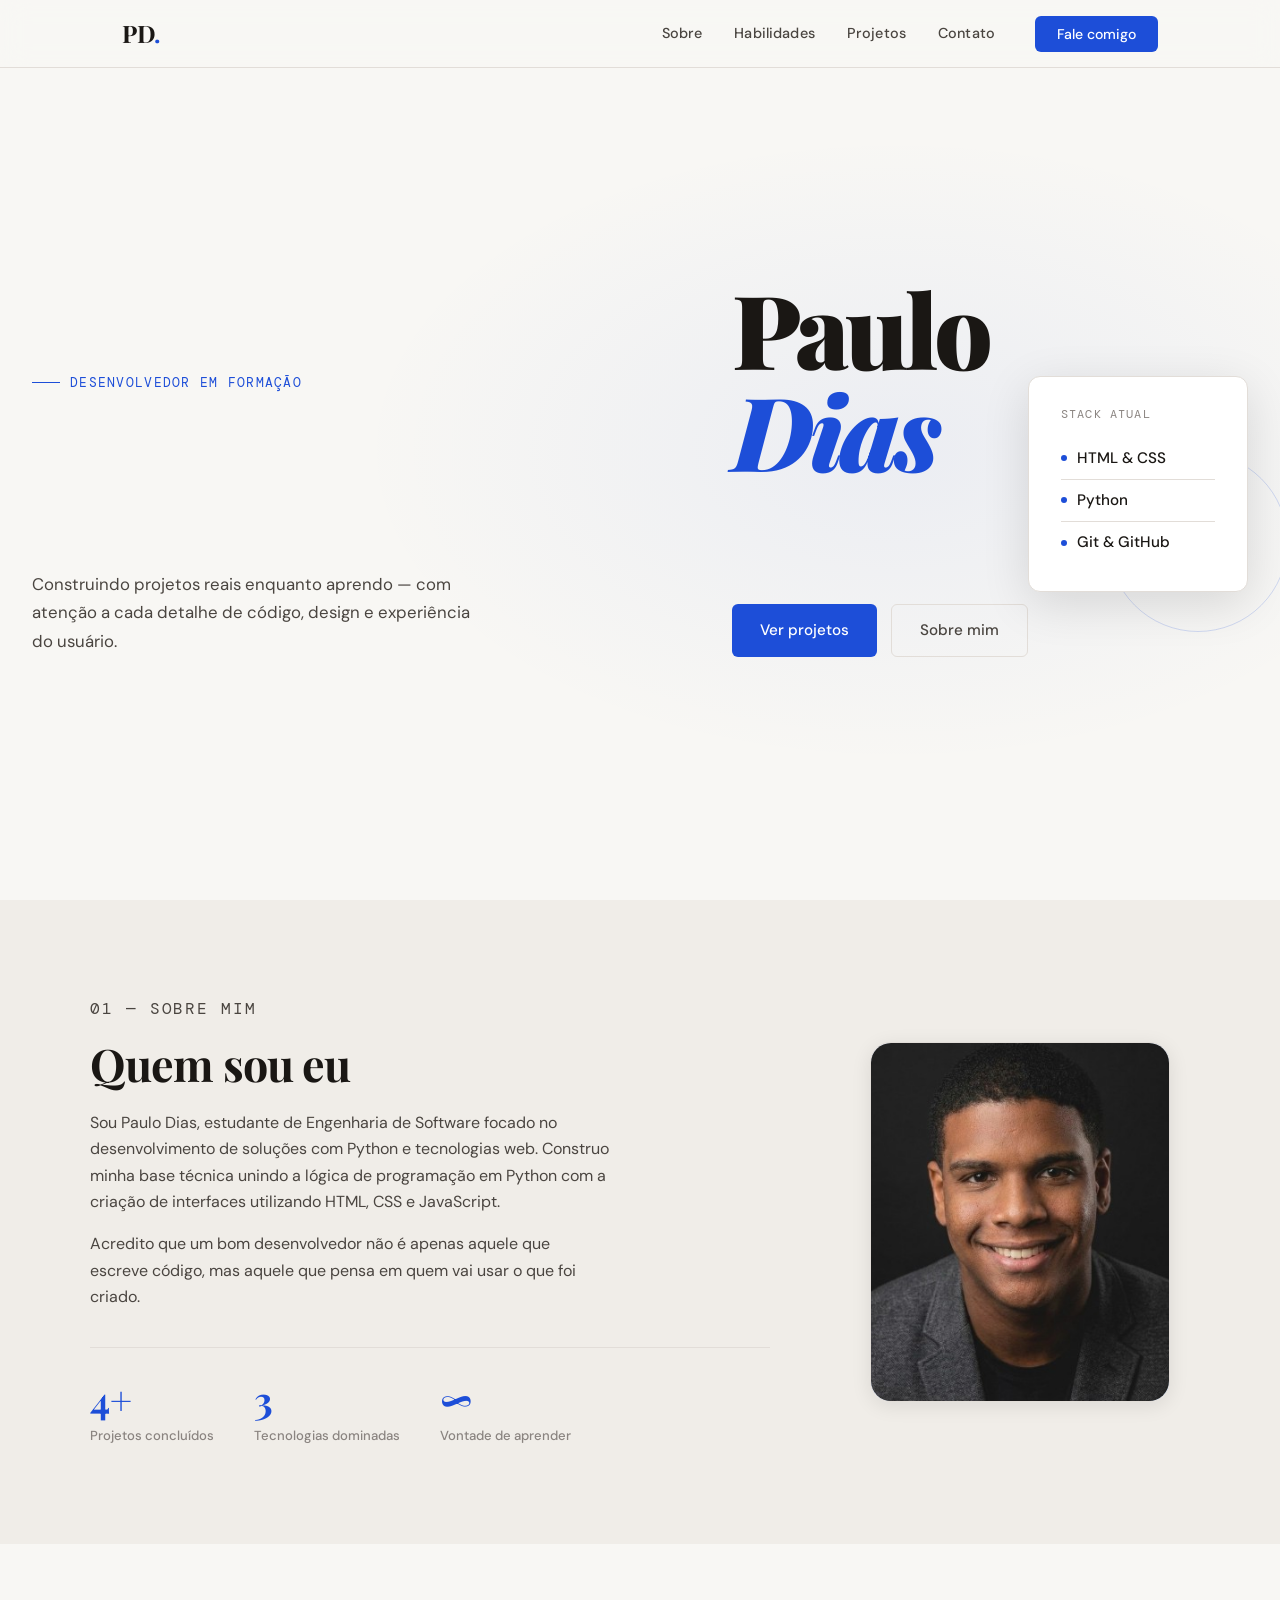
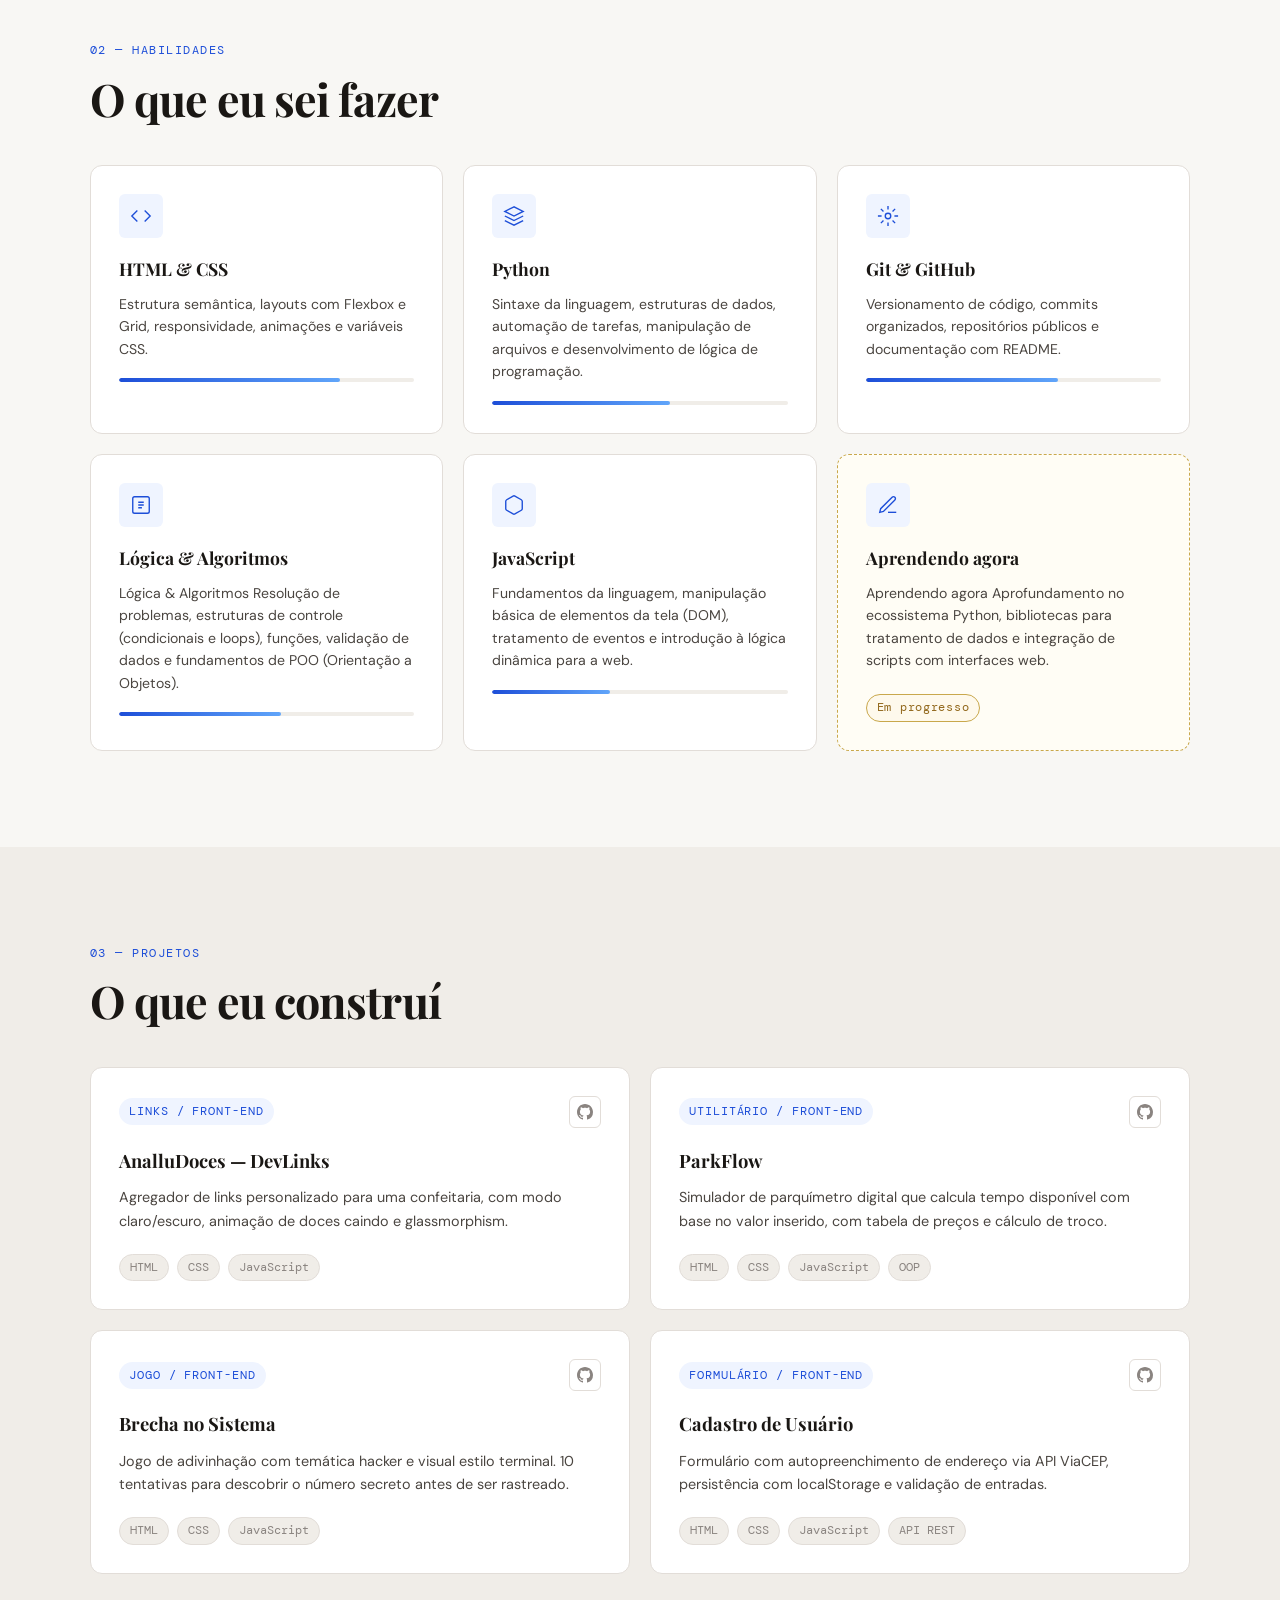
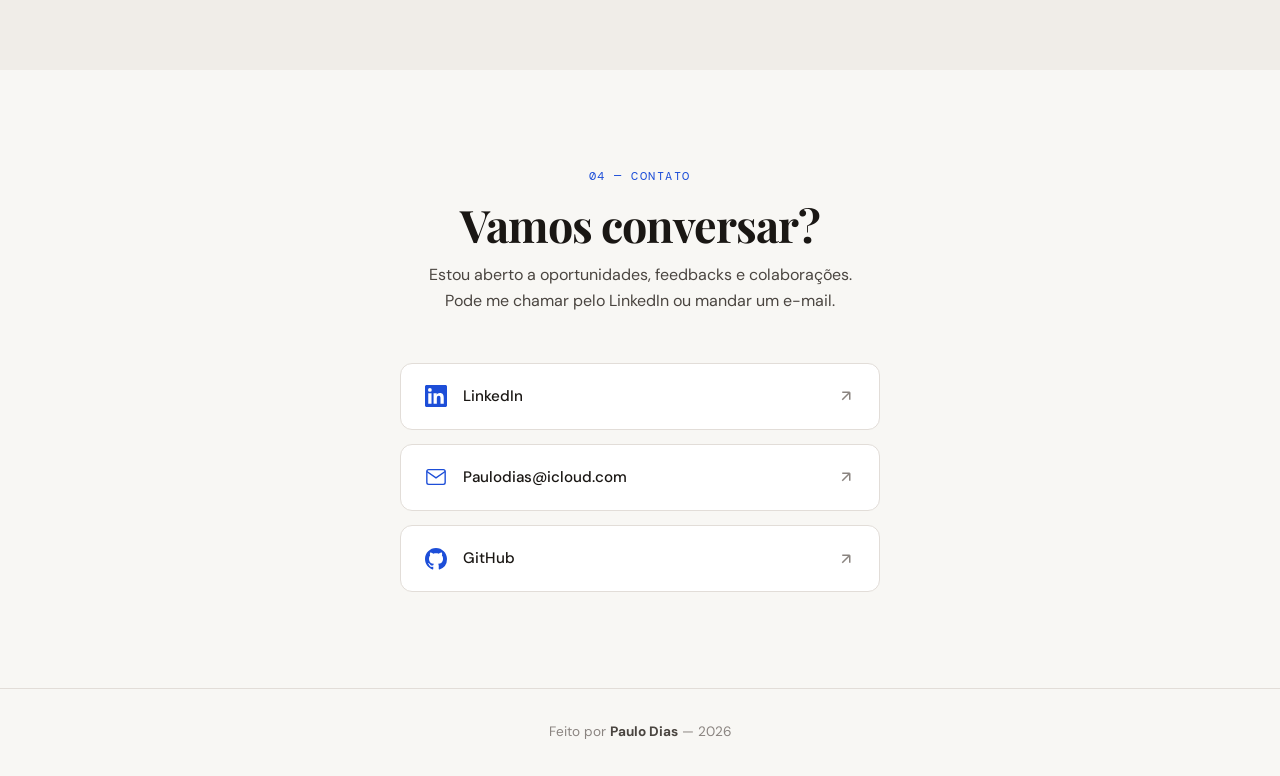
==== commit cda0bab0: "AjusteREA" ====
--- a/index.html
+++ b/index.html
@@ -71,8 +71,7 @@
           tecnologias web. Construo minha base técnica unindo a lógica de programação em Python com a criação de
           interfaces utilizando HTML, CSS e JavaScript.
 
-          Acredito que um bom desenvolvedor não é apenas aquele que escreve código, mas aquele que pensa em como a
-          tecnologia pode resolver problemas reais de forma eficiente e estruturada.
+
         </p>
         <p>
           Acredito que um bom desenvolvedor não é apenas aquele que escreve código, mas aquele que
@@ -95,7 +94,7 @@
       </div>
       <div class="sobre-img-wrap">
         <div class="sobre-img-placeholder">
-          <img src="./assets/Foto_perfil.JPG" alt="Foto de Paulo Dias">
+          <img src="assets/foto_perfil.jpg" alt="Foto de Paulo Dias">
         </div>
       </div>
     </div>
